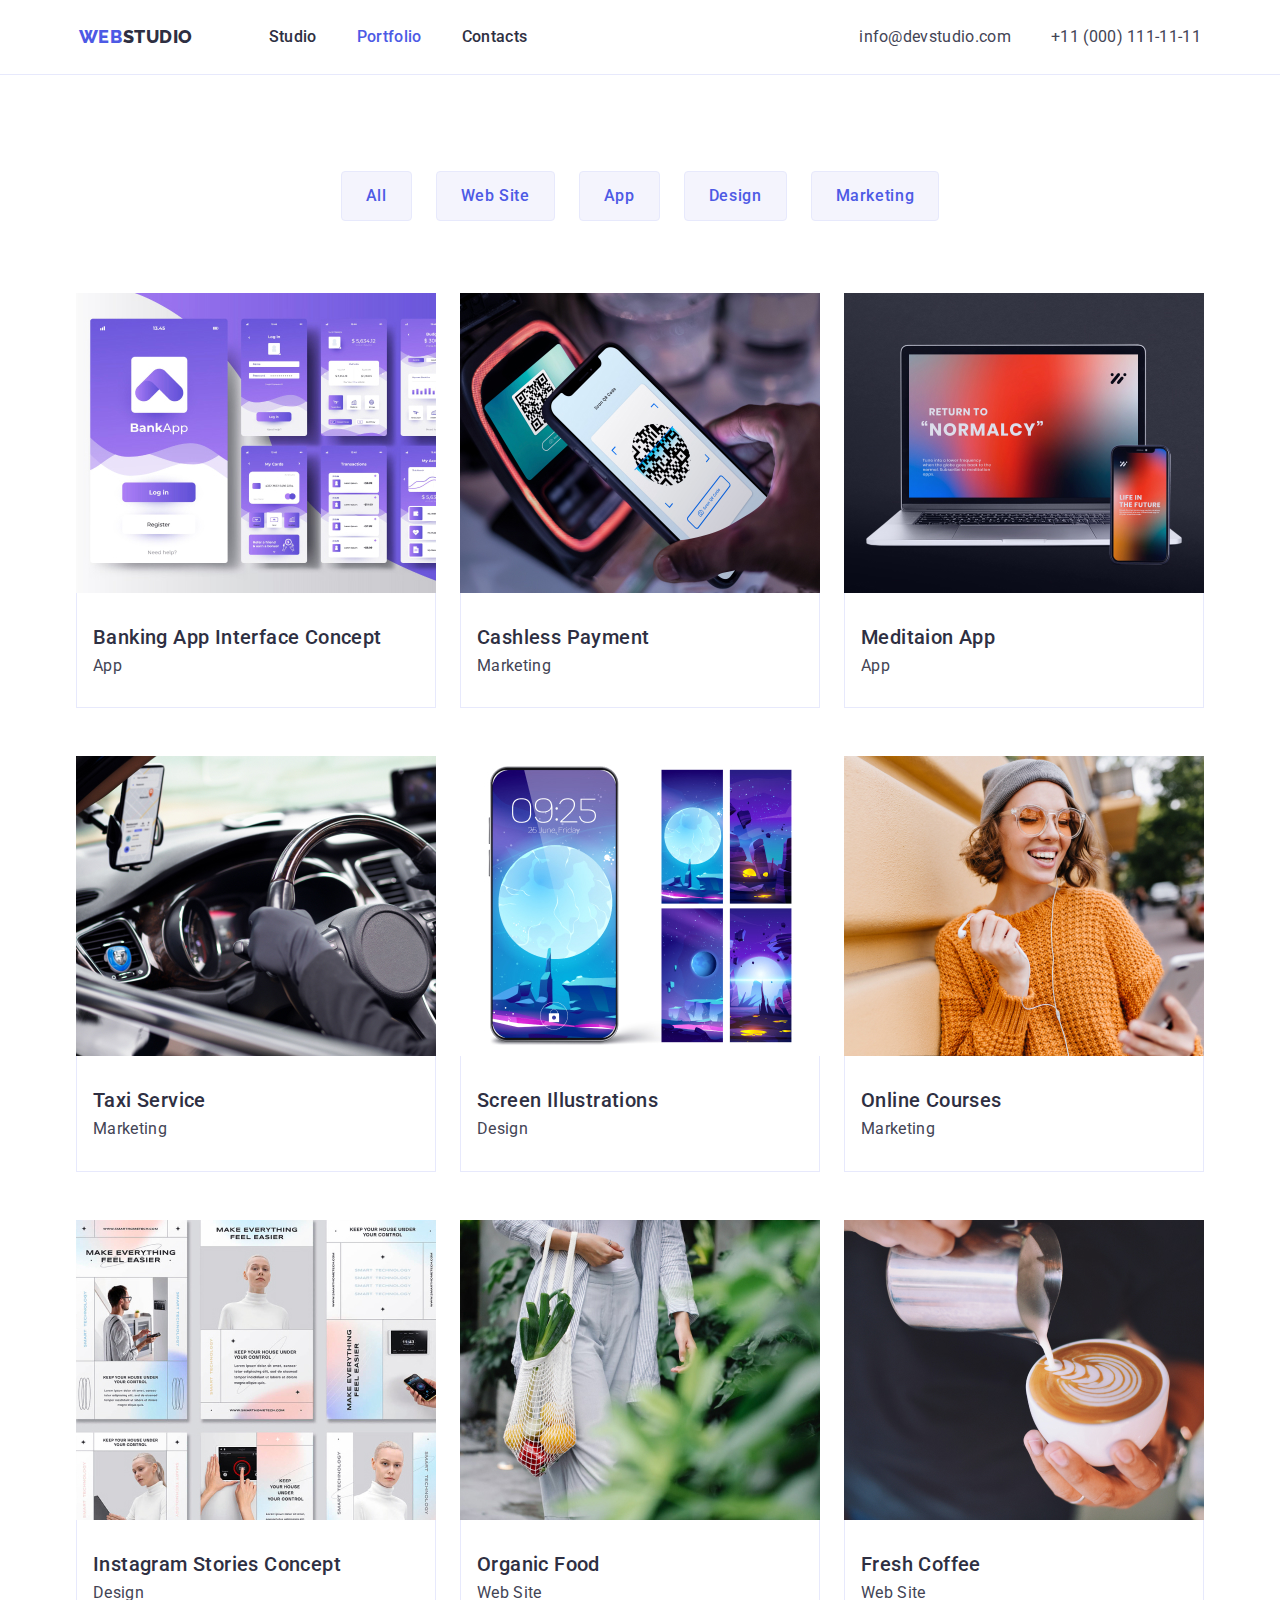
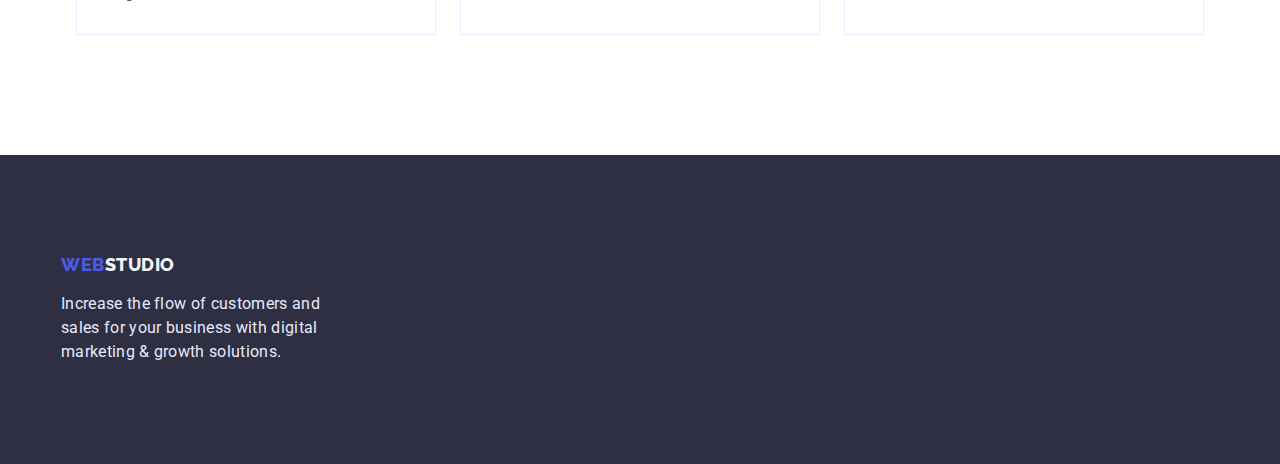
==== portfolio.html @ 69334467 "Flexbox" ====
<!DOCTYPE html>
<html lang="en">
  <head>
    <meta charset="UTF-8" />
    <meta http-equiv="X-UA-Compatible" content="IE=edge" />
    <meta name="viewport" content="width=device-width, initial-scale=1.0" />
    <title>Portfolio</title>
    <link rel="preconnect" href="https://fonts.googleapis.com" />
    <link rel="preconnect" href="https://fonts.gstatic.com" crossorigin />
    <link
      href="https://fonts.googleapis.com/css2?family=Raleway:wght@800&family=Roboto:wght@400;500;700;900&display=swap"
      rel="stylesheet"
    />
    <link
      rel="stylesheet"
      href="https://cdnjs.cloudflare.com/ajax/libs/modern-normalize/1.1.0/modern-normalize.min.css"
    />
    <link rel="stylesheet" href="./css/styles.css" />
  </head>
  <body>
    <!------------Header------------>
    <header class="section-cap">
      <!-- Cap -->
      <div class="container container-cap">
        <nav class="navigation-cap">
          <!-- Logo company  -->
          <a href="./index.html" class="cap-logo">WEB<span>STUDIO</span> </a>

          <!-- Site nav -->
          <ul class="site-nav list">
            <li><a href="./index.html" class="link">Studio</a></li>
            <li>
              <a href="./portfolio.html" class="link current">Portfolio</a>
            </li>
            <li><a href="" class="link">Contacts</a></li>
          </ul>
        </nav>

        <!-- Contacts -->
        <address class="contacts">
          <ul class="auth-contacts list">
            <li>
              <a href="mailto:info@devstudio.com" class="link"
                >info@devstudio.com</a
              >
            </li>
            <li>
              <a href="tel:+110001111111" class="link">+11 (000) 111-11-11</a>
            </li>
          </ul>
        </address>
      </div>
    </header>
    <main>
      <!-- Menu filter -->
      <section class="menu-filter-services">
        <div class="container menu-container">
          <h1 class="visually-hidden">Menu services</h1>
          <ul class="menu-button list">
            <li><button class="filter-button" type="button">All</button></li>
            <li>
              <button class="filter-button" type="button">Web Site</button>
            </li>
            <li><button class="filter-button" type="button">App</button></li>
            <li><button class="filter-button" type="button">Design</button></li>
            <li>
              <button class="filter-button" type="button">Marketing</button>
            </li>
          </ul>
        </div>

        <!-- Menu -->

        <div class="container">
          <ul class="menu-list list">
            <li class="menu-title">
              <a href="" class="text link">
                <img
                  class="logo"
                  src="./images/logo1menu1.jpg"
                  alt="services"
                  width="360"
                />

                <div class="menu-list-bord">
                  <h3 class="title">Banking App Interface Concept</h3>
                  <p class="text">App</p>
                </div>
              </a>
            </li>
            <li class="menu-title">
              <a href="" class="text link">
                <img
                  class="logo"
                  src="./images/logo2menu1.jpg"
                  alt="services"
                  width="360"
                />
                <div class="menu-list-bord">
                  <h3 class="title">Cashless Payment</h3>
                  <p class="text">Marketing</p>
                </div>
              </a>
            </li>
            <li class="menu-title">
              <a href="" class="text link">
                <img
                  class="logo"
                  src="./images/logo3menu1.jpg"
                  alt="services"
                  width="360"
                />
                <div class="menu-list-bord">
                  <h3 class="title">Meditaion App</h3>
                  <p class="text">App</p>
                </div>
              </a>
            </li>
            <li class="menu-title">
              <a href="" class="text link">
                <img
                  class="logo"
                  src="./images/logo4menu1.jpg"
                  alt="services"
                  width="360"
                />
                <div class="menu-list-bord">
                  <h3 class="title">Taxi Service</h3>
                  <p class="text">Marketing</p>
                </div>
              </a>
            </li>
            <li class="menu-title">
              <a href="" class="text link">
                <img
                  class="logo"
                  src="./images/logo5menu1.jpg"
                  alt="services"
                  width="360"
                />
                <div class="menu-list-bord">
                  <h3 class="title">Screen Illustrations</h3>
                  <p class="text">Design</p>
                </div>
              </a>
            </li>
            <li class="menu-title">
              <a href="" class="text link">
                <img
                  class="logo"
                  src="./images/logo6menu1.jpg"
                  alt="services"
                  width="360"
                />
                <div class="menu-list-bord">
                  <h3 class="title">Online Courses</h3>
                  <p class="text">Marketing</p>
                </div>
              </a>
            </li>
            <li class="menu-title">
              <a href="" class="text link">
                <img
                  class="logo"
                  src="./images/logo7menu1.jpg"
                  alt="services"
                  width="360"
                />
                <div class="menu-list-bord">
                  <h3 class="title">Instagram Stories Concept</h3>
                  <p class="text">Design</p>
                </div>
              </a>
            </li>
            <li class="menu-title">
              <a href="" class="text link">
                <img
                  class="logo"
                  src="./images/logo8menu1.jpg"
                  alt="services"
                  width="360"
                />
                <div class="menu-list-bord">
                  <h3 class="title">Organic Food</h3>
                  <p class="text">Web Site</p>
                </div>
              </a>
            </li>
            <li class="menu-title">
              <a href="" class="text link">
                <img
                  class="logo"
                  src="./images/logo9menu1.jpg"
                  alt="services"
                  width="360"
                />
                <div class="menu-list-bord">
                  <h3 class="title">Fresh Coffee</h3>
                  <p class="text">Web Site</p>
                </div>
              </a>
            </li>
          </ul>
        </div>
      </section>
    </main>
    <!-- Footer -->
    <footer class="section-basement">
      <div class="container">
        <a href="./index.html" class="basement-logo"
          >WEB<span class="span-logo">STUDIO</span>
        </a>

        <p class="basement-text">
          Increase the flow of customers and sales for your business with
          digital marketing & growth solutions.
        </p>
      </div>
    </footer>
  </body>
</html>
---- css/styles.css ----
:root {
    --primary-text-color: #434455;
    --title-text-color: #2E2F42;
    --hero-text-color: #FFFFFF;
    --footer-text-color: #E7E9FC;
    --active-text-color: #4D5AE5;
    --fon-section-color: #2E2F42;
    --white-fon-color: #FFFFFF;
    --team-fon-color: #F4F4FD;
    --accent-color: #4D5AE5;
    --fon-white--: #E5E5E5;
    --active-accent-color: #404BBF;

}

p,
h1,
h2,
h3,
h4,
h5,
h6 {
    margin: 0;
    padding-left: 0;
}

ul {
    margin: 0;
    padding-left: 0;
}

button {
    cursor: pointer;
}


/* ----------------------BODY----------------------*/
body {
    font-family: Roboto, sans-serif;
    background-color: #FFFFFF;
    color: var(--primary-text-color);
    letter-spacing: 0.02em;
    font-size: 16px;
}

.visually-hidden {
    position: absolute;
    width: 1px;
    height: 1px;
    margin: -1px;
    border: 0;
    padding: 0;

    white-space: nowrap;
    clip-path: inset(100%);
    clip: rect(0 0 0 0);
    overflow: hidden;
}

.list {
    list-style: none;
}

.container {
    width: 100%;
    max-width: 1158px;
    margin-left: 15px;
    margin-right: 15px;
    margin: 0 auto;

}

/* -----------------Header----------------- */
/* ----------------Cap---------------- */
.section-cap {
    background-color: var(--white-fon-color);
    border-bottom: 1px solid #E7E9FC;
    padding-top: 25px;
    padding-bottom: 25px;
}

.container-cap {
    display: flex;
    justify-content: center;
}

.navigation-cap {
    display: flex;
}

/*--------Logo company-------*/
.cap-logo {
    color: var(--active-text-color);
    font-family: 'Raleway', sans-serif;
    font-weight: 800;
    font-size: 18px;
    line-height: 1.33;
    letter-spacing: 0.03em;
    text-decoration: none;
    margin-right: 76px;
}

a span {
    color: var(--title-text-color);
}

/*--------Site nav--------*/
.site-nav {
    display: flex;
    gap: 40px;
}


.site-nav .link {
    color: var(--title-text-color);
    font-weight: 500;
    font-size: 16px;
    line-height: 1.5;
    letter-spacing: 0.02em;
    text-decoration: none;
}

.site-nav .link:hover,
.site-nav .link:focus {
    color: var(--active-text-color);
}

.site-nav .link.current {
    color: var(--accent-color);
}

/*--------Contacts--------*/


.contacts {
    font-style: normal;
    margin-left: 332px;
}

.auth-contacts {
    display: flex;
    gap: 40px;
}

.auth-contacts .link {
    color: var(--primary-text-color);
    line-height: 1.5;
    text-decoration: none;
}

.auth-contacts .link:hover,
.auth-contacts .link:focus {
    color: var(--active-text-color);
}

/*---------------------Main index.html---------------------*/


/*--------Hiro--------*/

.hero {
    background-color: var(--fon-section-color);
    text-align: center;
    padding: 188px 473px 188px 473px;
}

.hero-title {
    color: var(--hero-text-color);
    font-weight: 700;
    font-size: 56px;
    line-height: 1.07;
    letter-spacing: 0.02em;
    max-width: 500px;
    margin: 0px auto 48px;
}

.hero-aktive-button {
    border-radius: 4px;
    border: 1px solid transparent;
    padding: 16px 32px;
    min-width: 169px;


    font-family: inherit;
    background-color: var(--accent-color);
    color: var(--hero-text-color);
    font-weight: 500;
    font-size: 16px;
    line-height: 1.18;
    letter-spacing: 0.04em;
    cursor: pointer;
}

.hero-aktive-button:hover,
.hero-aktive-button:focus {
    background-color: var(--active-accent-color);
}

/* ------------------Section------------------ */
/*--------Company slogans--------*/
.section-slogans {
    padding-top: 120px;
    padding-bottom: 120px;
}

.slogans-list {
    display: flex;
    justify-content: center;
}

.slogans-list .item {
    max-width: 264px;
    margin-right: 24px;
}

.slogans-list .item:nth-child(4n) {
    margin-right: 0px;
}

.slogans-list .title {
    color: var(--title-text-color);
    font-weight: 500;
    font-size: 20px;
    line-height: 1.2;
    letter-spacing: 0.02em;
    text-transform: capitalize;
    margin-bottom: 8px;
}

.slogans-list .text {
    line-height: 1.5;
    max-width: 264px;

}


/*--------Activiti--------*/
.activiti {
    padding-top: 0px;
    padding-bottom: 120px;
}

.activiti-title {
    color: var(--title-text-color);
    font-weight: 700;
    font-size: 36px;
    line-height: 1.11;
    letter-spacing: 0.02em;
    text-align: center;
    margin-bottom: 72px;

}

.activiti-list {
    display: flex;
    justify-content: center;
}

.activiti-item {
    margin-right: 24px;
}

.activiti-item:nth-child(3n) {
    margin-right: 0px;
}

.activiti-list .logo {
    border: 1px solid #E7E9FC;

}


/*-----------Team-----------*/
.section-team {
    background-color: var(--team-fon-color);
    padding-top: 120px;
    padding-bottom: 120px;
}

.team-title {
    color: var(--title-text-color);
    font-weight: 700;
    font-size: 36px;
    line-height: 1.11;
    letter-spacing: 0.02em;
    text-align: center;
    margin-bottom: 72px;
}

.team-list {
    display: flex;
    flex-wrap: wrap;
    justify-content: center;
    gap: 24px;
}

.team-list-bord {
    display: block;
    box-shadow: 0px 1px 6px rgba(46, 47, 66, 0.08), 0px 1px 1px rgba(46, 47, 66, 0.16), 0px 2px 1px rgba(46, 47, 66, 0.08);
    border-radius: 0px 0px 4px 4px;
    background: var(--white-fon-color);
    text-align: center;
    padding: 32px 0px 32px 0px;
}

.team-list .foto {
    display: block;
}


.team-list .title {
    color: var(--title-text-color);
    font-weight: 500;
    font-size: 20px;
    line-height: 1.2;
    letter-spacing: 0.02em;
    text-transform: capitalize;
    margin-bottom: 8px;
}

.team-list .text {
    line-height: 1.5;
}






/* ------------------------Portfolio.html------------------------ */

/* --Menu filter-- */


.menu-filter-services {
    padding-top: 96px;
    padding-bottom: 120px;

}

.menu-button {
    display: flex;
    flex-wrap: wrap;
    justify-content: center;
    gap: 24px;
    text-align: center;
    margin-bottom: 72px;



}

.filter-button {
    font-family: inherit;
    background-color: var(--team-fon-color);
    color: var(--accent-color);
    font-weight: 500;
    font-size: 16px;
    line-height: 1.5;
    letter-spacing: 0.04em;
    cursor: pointer;
    border-radius: 4px;
    padding: 12px 24px;
    border: 1px solid var(--footer-text-color);


}

.filter-button:hover,
.filter-button:focus {
    color: var(--white-fon-color);
    background-color: var(--accent-color);

}


/* --Menu-- */

.menu-list {
    display: flex;
    flex-wrap: wrap;
    justify-content: center;

}

.menu-title {
    margin-right: 24px;
    margin-bottom: 48px;
}

.menu-title:nth-child(3n) {
    margin-right: 0;
}

.menu-title:nth-last-child(-n + 3) {
    margin-bottom: 0;
}

.menu-list .logo {
    display: block;
    width: 360px;
    height: 300px;
}


.menu-list-bord {
    display: block;
    border-left: 1px solid var(--footer-text-color);
    border-right: 1px solid var(--footer-text-color);
    border-bottom: 1px solid var(--footer-text-color);
    padding: 32px 0px 32px 16px;

}

.menu-title .title {
    color: var(--title-text-color);
    font-weight: 500;
    font-size: 20px;
    line-height: 1.2;
    letter-spacing: 0.02em;
    margin-bottom: 8px;

}

a.text {
    text-decoration: none;
    color: currentColor
}

/*---------------------Footer---------------------*/

.section-basement {
    background-color: var(--fon-section-color);
    padding-top: 100px;
    padding-bottom: 100px;
}

.basement-logo {
    font-family: Raleway;
    color: var(--active-text-color);
    font-weight: 800;
    font-size: 18px;
    line-height: 1.16;
    letter-spacing: 0.03em;
    text-decoration: none;
    padding-bottom: 16px;
}

.span-logo {
    color: var(--team-fon-color);
}

.basement-text {
    color: var(--footer-text-color);
    line-height: 1.5;
    max-width: 264px;
    margin-top: 16px;

}















/* основний колір текста #434455; */
/* вторинний колір тексту #2E2F42; */
/* колір тексту section Hero #FFFFFF; */
/* колір тексту Footer #E7E9FC;  */
/* колір лого #4D5AE5; #F4F4FD; */
/* акцент #4D5AE5; */
/* колір фона Cap #FFFFFF; ; */
/* колір фона section Hero & Footer #2E2F42; */
/* колір фона white #E5E5E5; */
/* колір фона section Team #F4F4FD; */
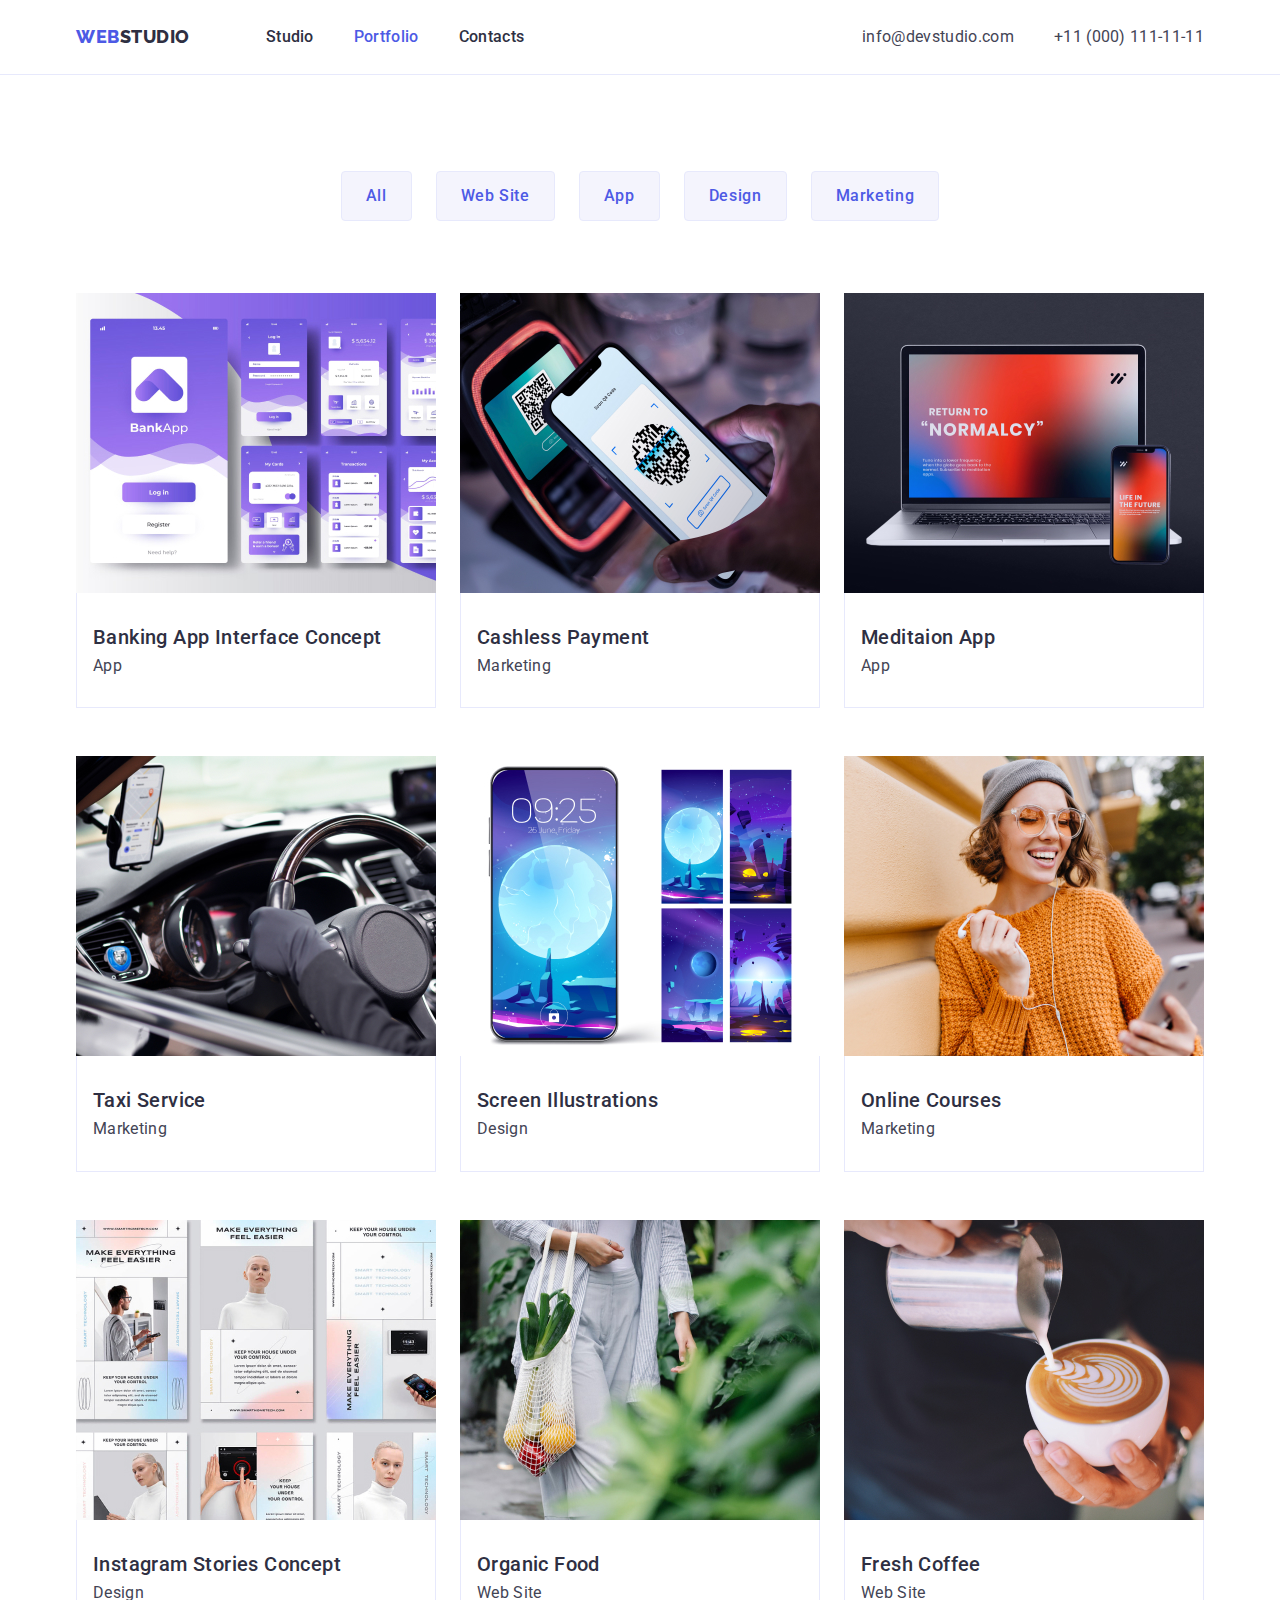
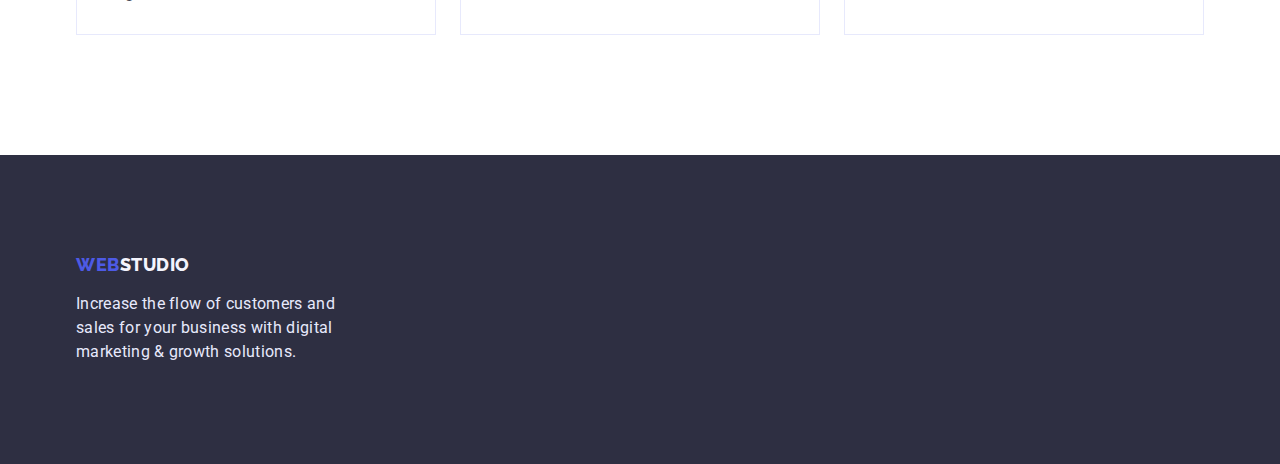
==== commit 4481a4a9: "Flexbox" ====
--- a/portfolio.html
+++ b/portfolio.html
@@ -54,7 +54,7 @@
     <main>
       <!-- Menu filter -->
       <section class="menu-filter-services">
-        <div class="container menu-container">
+        <div class="container">
           <h1 class="visually-hidden">Menu services</h1>
           <ul class="menu-button list">
             <li><button class="filter-button" type="button">All</button></li>
@@ -67,11 +67,9 @@
               <button class="filter-button" type="button">Marketing</button>
             </li>
           </ul>
-        </div>
-
-        <!-- Menu -->
-
-        <div class="container">
+
+          <!-- Menu -->
+
           <ul class="menu-list list">
             <li class="menu-title">
               <a href="" class="text link">
--- a/css/styles.css
+++ b/css/styles.css
@@ -13,6 +13,9 @@
 
 }
 
+
+
+
 p,
 h1,
 h2,
@@ -30,17 +33,45 @@
 }
 
 button {
+    /* display: block; */
     cursor: pointer;
-}
-
-
-/* ----------------------BODY----------------------*/
-body {
-    font-family: Roboto, sans-serif;
-    background-color: #FFFFFF;
-    color: var(--primary-text-color);
-    letter-spacing: 0.02em;
-    font-size: 16px;
+    border: none;
+    border-radius: 4px;
+}
+
+
+img {
+    display: block;
+    max-width: 100%;
+    height: auto;
+}
+
+address {
+    font-style: normal;
+}
+
+ul,
+ol {
+    list-style: none;
+    padding-left: 0px;
+    margin: 0px;
+}
+
+a {
+    text-decoration: none;
+    /* color: inherit; */
+}
+
+.container {
+
+    max-width: 1158px;
+    padding: 0PX 15px;
+    margin: 0px auto;
+}
+
+.section {
+    padding-top: 120px;
+    padding-bottom: 120px;
 }
 
 .visually-hidden {
@@ -61,13 +92,16 @@
     list-style: none;
 }
 
-.container {
-    width: 100%;
-    max-width: 1158px;
-    margin-left: 15px;
-    margin-right: 15px;
-    margin: 0 auto;
-
+
+
+
+/* ----------------------BODY----------------------*/
+body {
+    font-family: Roboto, sans-serif;
+    background-color: #FFFFFF;
+    color: var(--primary-text-color);
+    letter-spacing: 0.02em;
+    font-size: 16px;
 }
 
 /* -----------------Header----------------- */
@@ -81,7 +115,7 @@
 
 .container-cap {
     display: flex;
-    justify-content: center;
+    align-items: center;
 }
 
 .navigation-cap {
@@ -134,7 +168,7 @@
 
 .contacts {
     font-style: normal;
-    margin-left: 332px;
+    margin-left: auto;
 }
 
 .auth-contacts {
@@ -161,7 +195,7 @@
 .hero {
     background-color: var(--fon-section-color);
     text-align: center;
-    padding: 188px 473px 188px 473px;
+    padding: 188px 0px;
 }
 
 .hero-title {
@@ -176,7 +210,7 @@
 
 .hero-aktive-button {
     border-radius: 4px;
-    border: 1px solid transparent;
+    border: none;
     padding: 16px 32px;
     min-width: 169px;
 
@@ -198,10 +232,7 @@
 
 /* ------------------Section------------------ */
 /*--------Company slogans--------*/
-.section-slogans {
-    padding-top: 120px;
-    padding-bottom: 120px;
-}
+
 
 .slogans-list {
     display: flex;
@@ -404,7 +435,6 @@
 
 
 .menu-list-bord {
-    display: block;
     border-left: 1px solid var(--footer-text-color);
     border-right: 1px solid var(--footer-text-color);
     border-bottom: 1px solid var(--footer-text-color);
@@ -443,7 +473,9 @@
     line-height: 1.16;
     letter-spacing: 0.03em;
     text-decoration: none;
-    padding-bottom: 16px;
+    display: block;
+    margin-bottom: 16px;
+
 }
 
 .span-logo {
@@ -454,7 +486,7 @@
     color: var(--footer-text-color);
     line-height: 1.5;
     max-width: 264px;
-    margin-top: 16px;
+
 
 }
 
